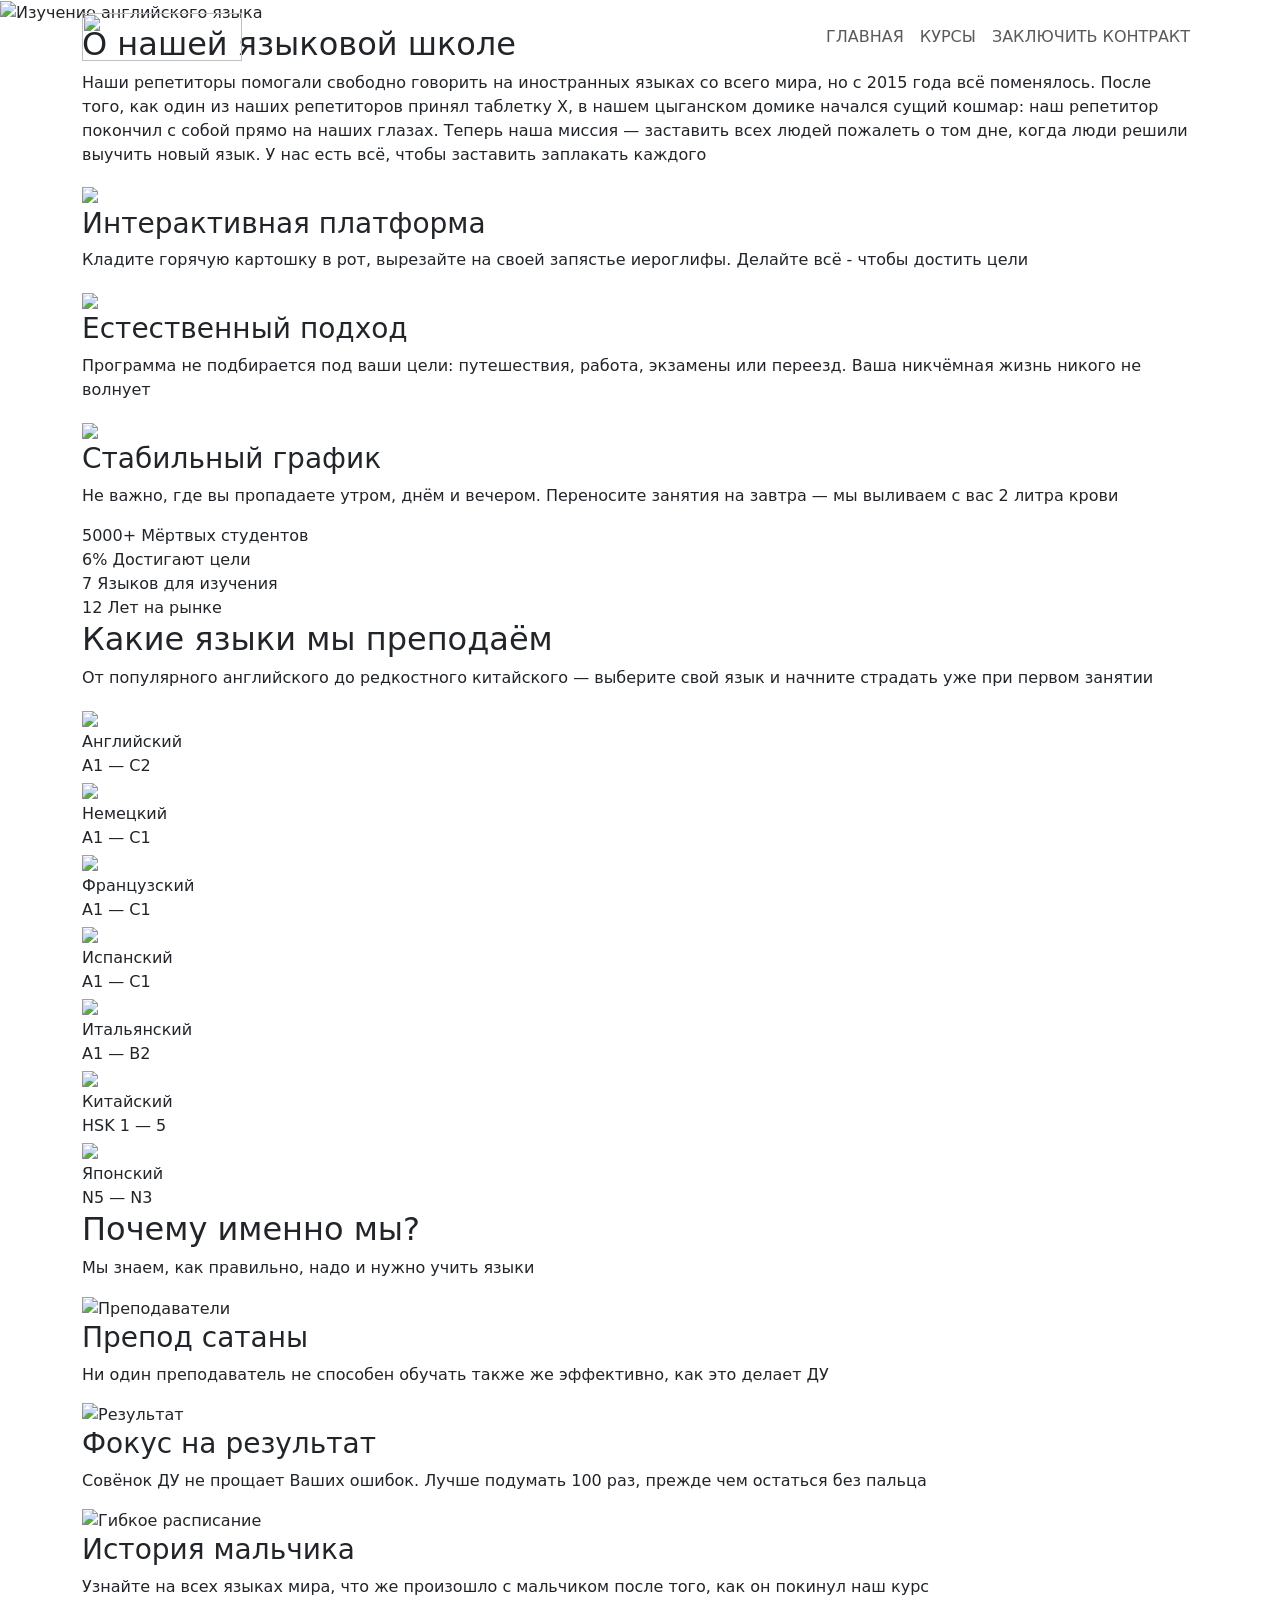
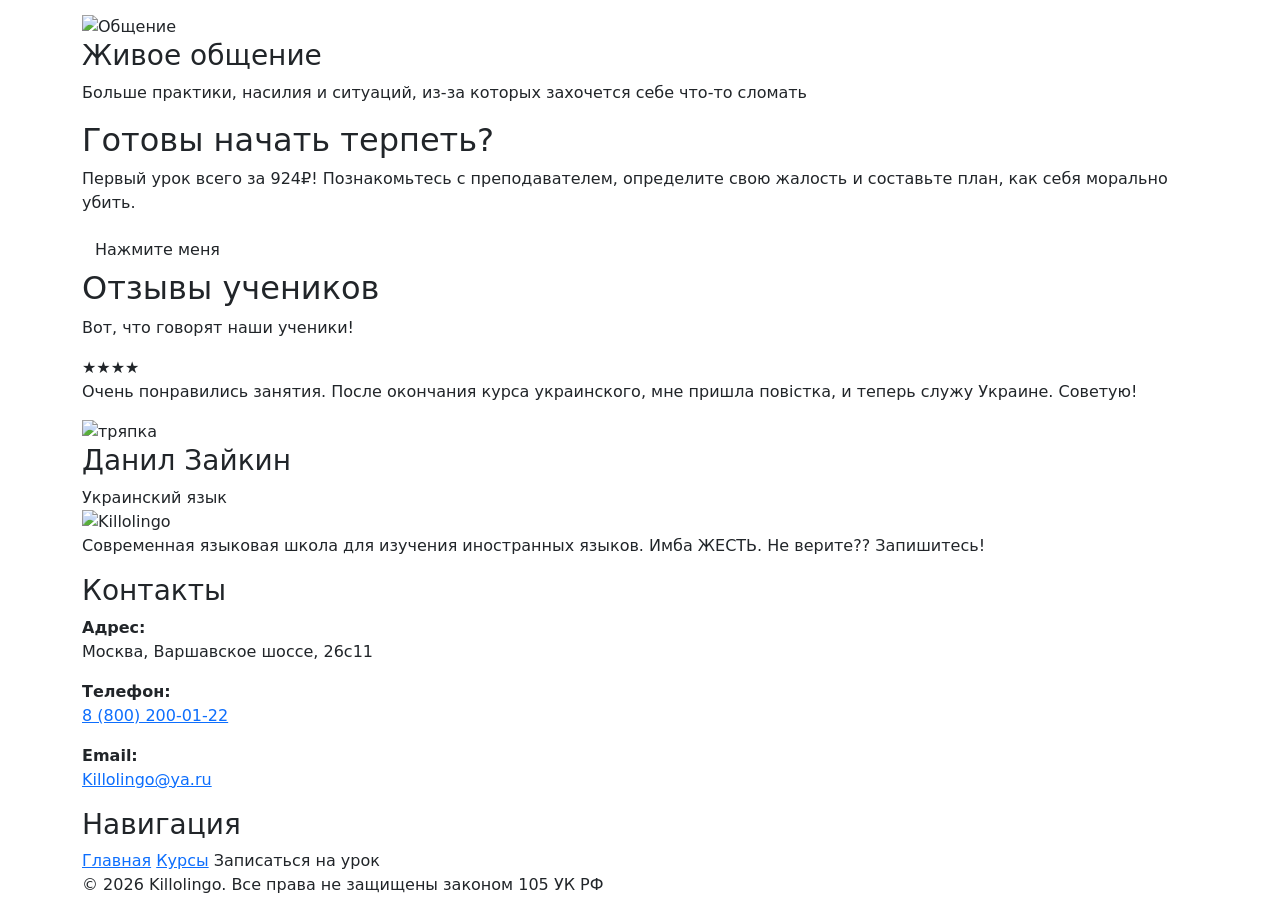
==== index.html @ bd5c13fa "Update index.html" ====
<!DOCTYPE html>
<html lang="ru">
<head>
    <meta charset="UTF-8">
    <meta name="viewport" content="width=device-width, initial-scale=1.0">
    <title>Killolingo</title>
    <meta name="description" content="Пиздец нових поколеня">

    <!-- 1. Шрифты -->
    <link rel="preconnect" href="https://fonts.googleapis.com">
    <link rel="preconnect" href="https://fonts.gstatic.com" crossorigin>
    <link href="https://fonts.googleapis.com/css2?family=Montserrat:wght@400;500;700&family=Open+Sans:wght@400;500;600&display=swap" rel="stylesheet">

    <link href="https://cdn.jsdelivr.net/npm/bootstrap@5.3.0/dist/css/bootstrap.min.css" rel="stylesheet">

    <!-- 2. Сброс стилей -->
    <link rel="stylesheet" href="css/reset.css">

    <!-- 3. Переменные -->
    <link rel="stylesheet" href="css/variables.css">

    <!-- 4. Общие стили -->
    <link rel="stylesheet" href="css/main.css">

    <!-- 5. Стили компонентов -->
    <link rel="stylesheet" href="css/components/hero.css">

    <script src="https://cdn.jsdelivr.net/npm/bootstrap@5.3.3/dist/js/bootstrap.bundle.min.js"></script>

    <!-- 6. Стили для новых секций -->
        <!-- 6. Стили для новых секций -->
         <!-- 6. НЕТ БОЛЬШЕ НИКАКИХ СТИЛЕЙ ПАХПХАПХАПХАХААВХАХХАХА-->

</head>
<body>

    <!-- <header> здесь будет верстать Я (задача 3) -->
        <nav class="navbar fixed-top navbar-expand-lg navbar-custom">
  <div class="container">
    <a class="navbar-brand" href="#">
      <img src="img/logo.png" alt="" width="160" height="48">
      </a>
    <button class="navbar-toggler" type="button" data-bs-toggle="collapse" data-bs-target="#nav">
      <span class="navbar-toggler-icon"></span>
    </button>
    <div class="collapse navbar-collapse" id="nav">
      <ul class="navbar-nav ms-auto">
        <li class="nav-item"><a class="nav-link" href="index.html">ГЛАВНАЯ</a></li>
        <li class="nav-item"><a class="nav-link" href="courses.html">КУРСЫ</a></li>
        <li class="nav-item"><a class="nav-link" id="haha3">ЗАКЛЮЧИТЬ КОНТРАКТ</a></li>
      </ul>
    </div>
  </div>
</nav>

    <main>
        <selection class="pad">
        </selection>

        <!-- ============ Hero Section (Задача 6 — Я) ============ -->
        <section class="hero">
    <div id="heroCarousel" class="carousel slide" data-bs-ride="carousel">

        <!-- Индикаторы -->
        <div class="carousel-indicators">
            <button type="button"
                    data-bs-target="#heroCarousel"
                    data-bs-slide-to="0"
                    class="active"
                    aria-current="true"
                    aria-label="Слайд 1"></button>

            <button type="button"
                    data-bs-target="#heroCarousel"
                    data-bs-slide-to="1"
                    aria-label="Слайд 2"></button>

            <button type="button"
                    data-bs-target="#heroCarousel"
                    data-bs-slide-to="2"
                    aria-label="Слайд 3"></button>
        </div>

        <!-- Слайды -->
        <div class="carousel-inner">

            <!-- Слайд 1 -->
            <div class="carousel-item active">
                <img src="img/1.png"
                     class="hero__image"
                     alt="Изучение английского языка">

                <div class="hero__overlay"></div>

                <div class="carousel-caption hero__content">

                    <h1 class="hero__title">
                        Знакомьтесь,<br>
                        <span>Killolingo</span>
                    </h1>

                    <p class="hero__subtitle">
                        Ваш личный люцифер, позволющий вам  выучить язык за месяц
                    </p>

                    <a id="haha4" class="btn btn--primary">
                        Вступить в игру
                    </a>
                </div>
            </div>

            <!-- Слайд 2 -->
            <div class="carousel-item">
                <img src="img/m2.jpg"
                     class="hero__image"
                     alt="Разговорная практика">

                <div class="hero__overlay"></div>

                <div class="carousel-caption hero__content">
                    <span class="hero__eyebrow">НОВИНКА</span>

                    <h2 class="hero__title">
                        Говори<br>
                        <span>правильно</span>
                    </h2>

                    <p class="hero__subtitle">
                        Наши новые курсы помогут Вам избавиться от любого акцента (но не без боли)
                    </p>

                    <a href="courses.html" class="btn btn--primary">
                        Узнать больше
                    </a>
                </div>
            </div>

            <!-- Слайд 3 -->
            <div class="carousel-item">
                <img src="img/m3.jpg"
                     class="hero__image"
                     alt="Изучение иностранных языков">

                <div class="hero__overlay"></div>

                <div class="carousel-caption hero__content">

                    <h2 class="hero__title">
                        Выбери свой<br>
                        <span>круг ада</span>
                    </h2>

                    <p class="hero__subtitle">
                        Мы предлагаем разного рода языка, пока вы не стали дегенератом 
                    </p>

                    <a href="#languages" class="btn btn--primary">
                        Смотреть языки
                    </a>
                </div>
            </div>

        </div>

        <!-- Стрелка назад -->
        <button class="carousel-control-prev"
                type="button"
                data-bs-target="#heroCarousel"
                data-bs-slide="prev">
            <span class="carousel-control-prev-icon"></span>
            <span class="visually-hidden">Предыдущий</span>
        </button>

        <!-- Стрелка вперёд -->
        <button class="carousel-control-next"
                type="button"
                data-bs-target="#heroCarousel"
                data-bs-slide="next">
            <span class="carousel-control-next-icon"></span>
            <span class="visually-hidden">Следующий</span>
        </button>
    </div>
</section>

        <!-- ============ О школе ============ -->
        <section class="about" id="about">
            <div class="container">
                <div class="about__header">
                    <h2 class="about__title">
                        О нашей <span>языковой школе</span>
                    </h2>
                    <p class="about__lead">
                        Наши  репетиторы помогали свободно говорить на иностранных языках со всего мира, но 
                        с 2015 года всё поменялось. После того, как один из наших репетиторов принял таблетку Х,
                    в нашем цыганском домике начался сущий кошмар: наш репетитор покончил с собой прямо на наших глазах.
                     Теперь наша миссия — заставить всех людей пожалеть
                        о том дне, когда люди решили выучить новый язык. У нас есть всё, чтобы заставить заплакать каждого
                    </p>
                </div>

                <div class="about__grid">
                    <article class="about__card">
                        <div class="about__icon">
                            <img src="img/slack.svg">
                        </div>
                        <h3>Интерактивная платформа</h3>
                        <p>Кладите горячую картошку в рот, вырезайте на своей запястье иероглифы. Делайте всё - чтобы достить цели </p>
                    </article>

                    <article class="about__card">
                        <div class="about__icon">
                            <img src="img/tool.svg">
                        </div>
                        <h3>Естественный подход</h3>
                        <p>Программа не подбирается под ваши цели: путешествия, работа, 
                           экзамены или переезд. Ваша никчёмная жизнь никого не волнует</p>
                    </article>

                    <article class="about__card">
                        <div class="about__icon">
                            <img src="img/trending-up.svg">
                        </div>
                        <h3>Стабильный график</h3>
                        <p>Не важно, где вы пропадаете утром, днём и вечером. Переносите занятия на завтра
                         — мы выливаем с вас 2 литра крови</p>
                    </article>
                </div>
            </div>
        </section>

        <!-- ============ Статистика ============ -->
        <section class="stats">
            <div class="container">
                <div class="stats__grid">
                    <div class="stats__item">
                        <span class="stats__number">5000+</span>
                        <span class="stats__label">Мёртвых студентов</span>
                    </div>
                    <div class="stats__item">
                        <span class="stats__number">6%</span>
                        <span class="stats__label">Достигают цели</span>
                    </div>
                    <div class="stats__item">
                        <span class="stats__number">7</span>
                        <span class="stats__label">Языков для изучения</span>
                    </div>
                    
                    <div class="stats__item">
                        <span class="stats__number">12</span>
                        <span class="stats__label">Лет на рынке</span>
                    </div>
                </div>
            </div>
        </section>

        <!-- ============ Языки ============ -->
        <section class="languages" id="languages">
            <div class="container">
                <h2 class="languages__title">Какие языки мы преподаём</h2>
                <p class="languages__subtitle">
                    От популярного английского до редкоcтного китайского — выберите свой язык 
                    и начните страдать уже при первом занятии
                </p>

                <div class="languages__grid">
                    <div class="language-card">
                        <div class="about__icon">
                            <img src="img/Flag_of_BRITANIA.jpg">
                        </div>
                        <div class="language-card__name">Английский</div>
                        <div class="language-card__level">A1 — C2</div>
                    </div>
                    <div class="language-card">
                        <div class="about__icon">
                            <img src="img/Flag_of_Germany.svg">
                        </div>
                        <div class="language-card__name">Немецкий</div>
                        <div class="language-card__level">A1 — C1</div>
                    </div>
                    <div class="language-card">
                        <div class="about__icon">
                            <img src="img/Flag_of_France.svg.webp">
                        </div>
                        <div class="language-card__name">Французский</div>
                        <div class="language-card__level">A1 — C1</div>
                    </div>
                    <div class="language-card">
                        <div class="about__icon">
                            <img src="img/Flag_of_the_Kingdom_of_Spain.svg.webp">
                        </div>
                        <div class="language-card__name">Испанский</div>
                        <div class="language-card__level">A1 — C1</div>
                    </div>
                    <div class="language-card">
                        <div class="about__icon">
                            <img src="img/Flag_of_Italy.svg.webp">
                        </div>
                        <div class="language-card__name">Итальянский</div>
                        <div class="language-card__level">A1 — B2</div>
                    </div>
                    <div class="language-card">
                        <div class="about__icon">
                            <img src="img/Flag_of_the_People's_Republic_of_China.svg.webp">
                        </div>
                        <div class="language-card__name">Китайский</div>
                        <div class="language-card__level">HSK 1 — 5</div>
                    </div>
                    <div class="language-card">
                        <div class="about__icon">
                            <img src="img/Flag_of_Japan.svg.webp">
                        </div>
                        <div class="language-card__name">Японский</div>
                        <div class="language-card__level">N5 — N3</div>
                    </div>
                </div>
            </div>
        </section>

         <!-- Здесь будет секция преимуществ от МЕНЯ (задача 7) -->


         <section class="advantages" id="advantages">
    <div class="container">

        <h2 class="advantages__title">
            Почему именно <span>мы?</span>
        </h2>

        <p class="advantages__subtitle">
            Мы знаем, как правильно, надо и нужно учить языки
        </p>

        <div class="advantages__grid">

            <div class="advantage-card">
                <div class="advantage-card__icon">
                    <img src="img/du2.svg" alt="Преподаватели">
                </div>

                <h3 class="advantage-card__title">
                    Препод сатаны
                </h3>

                <p class="advantage-card__text">
                    Ни один преподаватель не способен обучать также же эффективно, как это делает ДУ
                </p>
            </div>

            <div class="advantage-card">
                <div class="advantage-card__icon">
                    <img src="img/zap.svg" alt="Результат">
                </div>

                <h3 class="advantage-card__title">
                    Фокус на результат
                </h3>

                <p class="advantage-card__text">
                    Совёнок ДУ не прощает Ваших ошибок. Лучше подумать 100 раз, прежде чем остаться без пальца
                </p>
            </div>

            <div class="advantage-card">
                <div class="advantage-card__icon">
                    <img src="img/user.svg" alt="Гибкое расписание">
                </div>

                <h3 class="advantage-card__title">
                    История мальчика
                </h3>

                <p class="advantage-card__text">
                    Узнайте на всех языках мира, что же произошло с мальчиком после того, как он покинул наш курс
                </p>
            </div>

            <div class="advantage-card">
                <div class="advantage-card__icon">
                    <img src="img/message-circle.svg" alt="Общение">
                </div>

                <h3 class="advantage-card__title">
                    Живое общение
                </h3>

                <p class="advantage-card__text">
                    Больше практики, насилия и ситуаций, из-за которых захочется себе что-то сломать
                </p>
            </div>

        </div>

    </div>
</section>

        <!-- ============ Финальный CTA (Я НЕ ЕБУ КТО ЭТО) ============ -->
        

        <section class="cta">
    <div class="container">

        <h2 class="cta__title">Готовы начать терпеть?</h2>

        <p class="cta__text">
            Первый урок всего за 924₽! Познакомьтесь с преподавателем, 
                    определите свою жалость и составьте план, как себя морально убить.
        </p>

        <div class="cta__button">
            <a id="haha" class="btn btn--light btn--large">
                Нажмите меня
            </a>

            <!-- <img
                src="img/g.png"
                alt=""
                class="cta__object"
        -->
        </div>

    </div>
</section>
        
        <!-- Здесь будет слайдер отзывов от ЯЯЯЯ (задача 8) -->

        <section class="reviews" id="reviews">
    <div class="container">

        <h2 class="reviews__title">
            Отзывы <span>учеников</span>
        </h2>

        <p class="reviews__subtitle">
            Вот, что говорят наши ученики!
        </p>

        <div id="reviewsCarousel"
             class="carousel slide"
             data-bs-ride="carousel">

            <!-- Индикаторы -->
            <div class="carousel-indicators">
                <button type="button"
                        data-bs-target="#reviewsCarousel"
                        data-bs-slide-to="0"
                        class="active"
                        aria-current="true"></button>

                <button type="button"
                        data-bs-target="#reviewsCarousel"
                        data-bs-slide-to="1"></button>

                <button type="button"
                        data-bs-target="#reviewsCarousel"
                        data-bs-slide-to="2"></button>
            </div>

            <div class="carousel-inner">

    <div class="carousel-item active">
        <div class="review-card">
            <div class="review-card__rating">★★★★</div>
            <p class="review-card__text">
                Очень понравились занятия. После окончания курса украинского, мне пришла повiстка, и теперь служу Украине. Советую!
            </p>
            <div class="review-card__author">
                <img class="review-card__photo"
                 src="img/ava1.jpg" alt="тряпка">
                <div>
                    <h3>Данил Зайкин</h3>
                    <span>Украинский язык</span>
                </div>
            </div>
        </div>
    </div>

    <div class="carousel-item">
        <div class="review-card">
            <div class="review-card__rating">★★★★★</div>
            <p class="review-card__text">
                Ёб**ый рот, как же я еб*л эту сову еб**ую. Что не день, то страдания. Каждый пережитый день стоил как божий дар, ибо ничего человечного в этой ху**е нет. Но поскольку я хочу покончить с собой и отмыть перед этим свои грехи, этот курс мне идеально подошёл.
            </p>
            <div class="review-card__author">
                <img class="review-card__photo"
                src="img/d.jpg" alt="Лох">
                <div>
                    <h3>Максим Максим</h3>
                    <span>Китайский язык</span>
                </div>
            </div>
        </div>
    </div>

    <div class="carousel-item">
        <div class="review-card">
            <div class="review-card__rating">★★</div>
            <p class="review-card__text">
                б*я я думал я хоть чему то стоищему научусь [стикер] но нет на**й я попал в клуб отбитых фриков [стикер] подобие меня [стикер] кстати после курса мне диагностировали футофобию [стикер]
            </p>
            <div class="review-card__author">
                <img class="review-card__photo" 
                src="img/ava2.jpg" alt="Хуесос">
                <div>
                    <h3>Вадим d0lb53v</h3>
                    <span>Английский язык</span>
                </div>
            </div>
        </div>
    </div>


            <!-- Назад -->
            <button class="carousel-control-prev"
                    type="button"
                    data-bs-target="#reviewsCarousel"
                    data-bs-slide="prev">

                <span class="carousel-control-prev-icon"></span>
                <span class="visually-hidden">
                    Предыдущий
                </span>
            </button>

            <!-- Вперёд -->
            <button class="carousel-control-next"
                    type="button"
                    data-bs-target="#reviewsCarousel"
                    data-bs-slide="next">

                <span class="carousel-control-next-icon"></span>
                <span class="visually-hidden">
                    Следующий
                </span>
            </button>

        </div>
    </div>
</section>
        
<script src="js/slider.js"></script>
    </main>

    <!-- Footer (Задача 9 — Золотухин) -->
    <!-- КТО УДАЛИТ, ТОТ ЛОХ -->
    <footer class="footer">
        <div class="container">
            <div class="footer-content">
                <div class="footer-column">
                    <img class="footer-title" src="img/logo.png" width="120" alt="Killolingo">
                    <p class="footer-description">
                        Современная языковая школа для изучения иностранных языков. Имба ЖЕСТЬ. Не верите?? Запишитесь!
                    </p>
                </div>
    
                <div class="footer-column">
                    <h3 class="footer-title">Контакты</h3>
                    <address class="footer-contacts">
                        <p>
                            <strong>Адрес:</strong><br>
                            Москва, Варшавское шоссе, 26с11
                        <p>
                            <strong>Телефон:</strong><br>
                            <a href="tel:+88005553535">
                                8 (800) 200-01-22
                            </a>
                        </p>
                        <p>
                            <strong>Email:</strong><br>
                            <a href="mailto:Mucixmatho@ya.ru">
                                Killolingo@ya.ru
                            </a>
                        </p>
                    </address>
                </div>
    
                <div class="footer-column">
                    <h3 class="footer-title">Навигация</h3>
                    <nav class="footer-nav" aria-label="Навигация в подвале">
                        <a href="index.html">Главная</a>
                        <a href="courses.html">Курсы</a>
                        <a id="haha2">Записаться на урок</a>
                    </nav>
                </div>
            </div>
            <div class="footer-bottom">
                <p>
                    &copy; 2026 Killolingo. Все права не защищены законом 105 УК РФ
                </p>
            </div>
        </div>
    </footer>
</body>
<script>
const sound = new Audio("img/hui2.mp3");

document.getElementById('haha').addEventListener('click', () => {
    sound.play();
});
document.getElementById('haha2').addEventListener('click', () => {
    sound.play();
});
document.getElementById('haha3').addEventListener('click', () => {
    sound.play();
});

document.getElementById('haha3').addEventListener('click', () => {

    window.open('booking.html', '_blank');

});

document.getElementById('haha2').addEventListener('click', () => {

    window.open('booking.html', '_blank');

});

document.getElementById('haha').addEventListener('click', () => {

    window.open('booking.html', '_blank');

});

document.getElementById('haha4').addEventListener('click', () => {

    window.open('booking.html', '_blank');

});

document.getElementById('haha4').addEventListener('click', () => {
    sound.play();
});

</script>
</html>
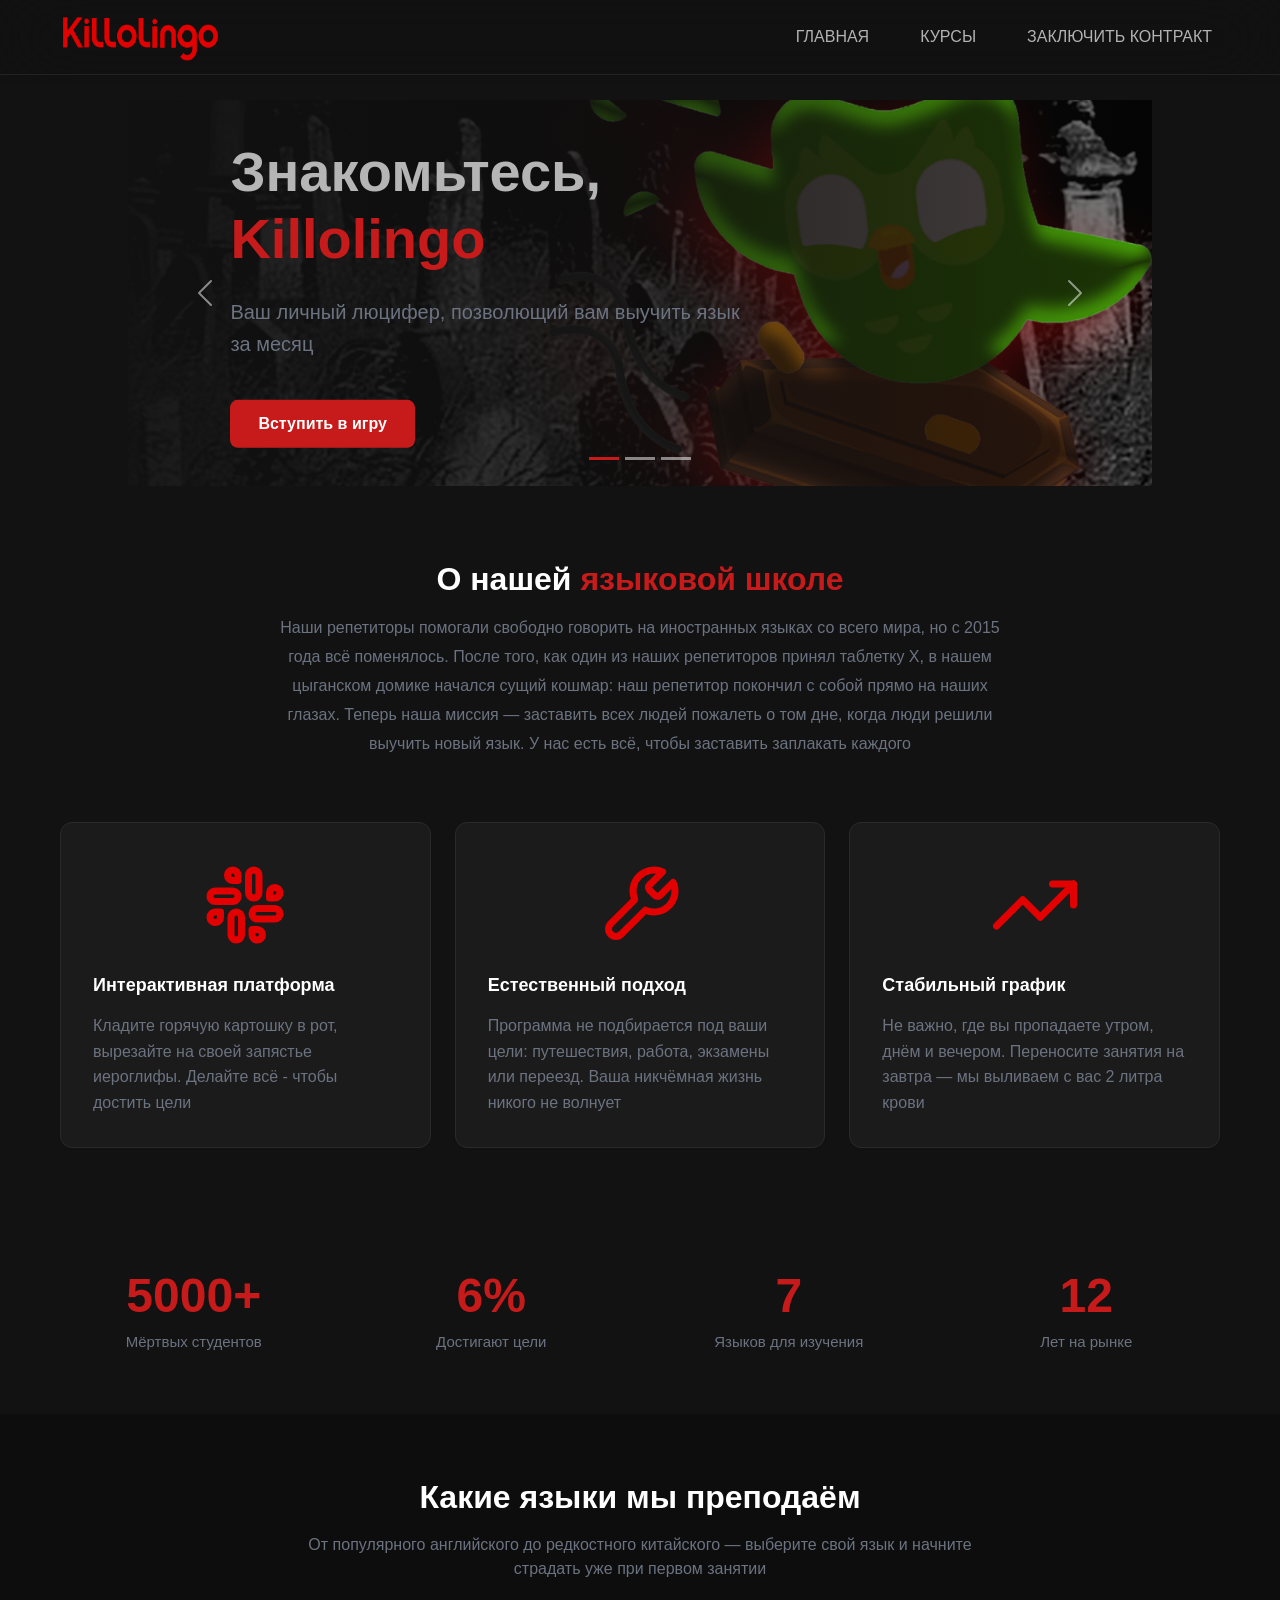
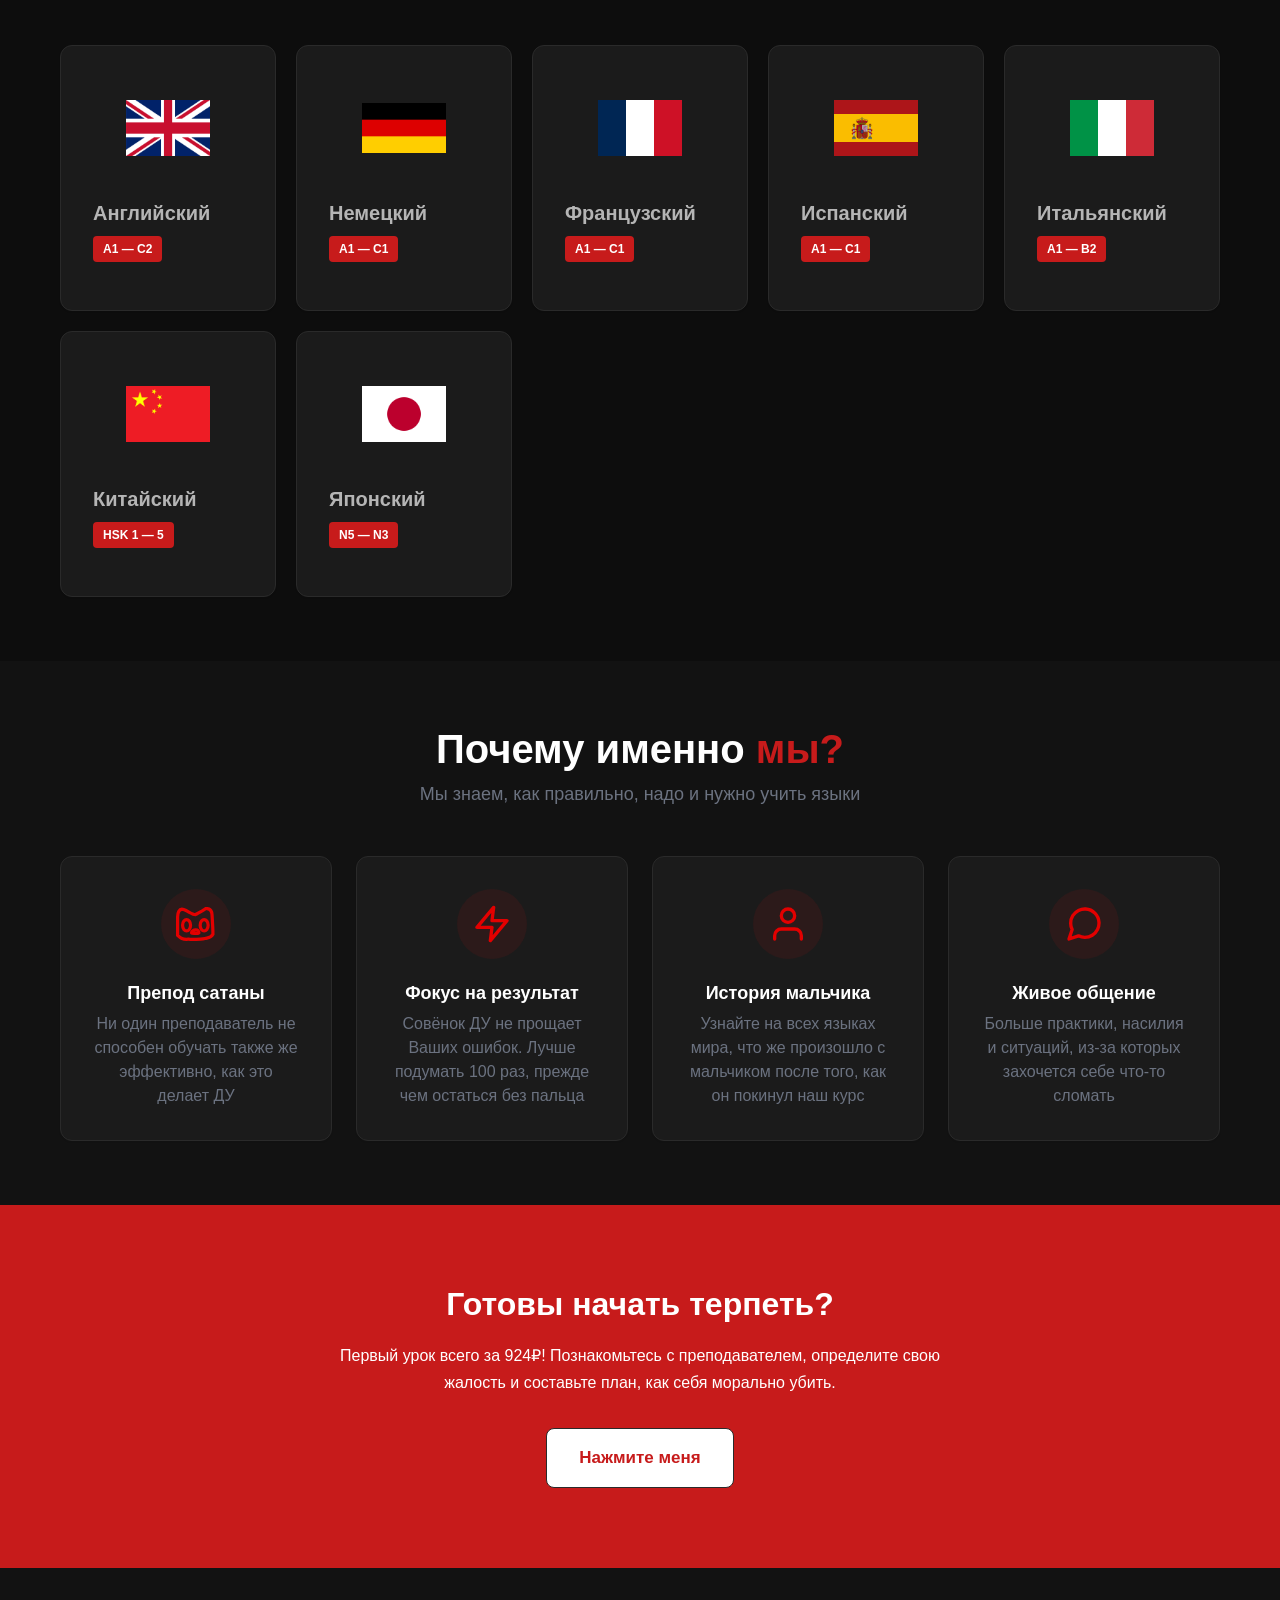
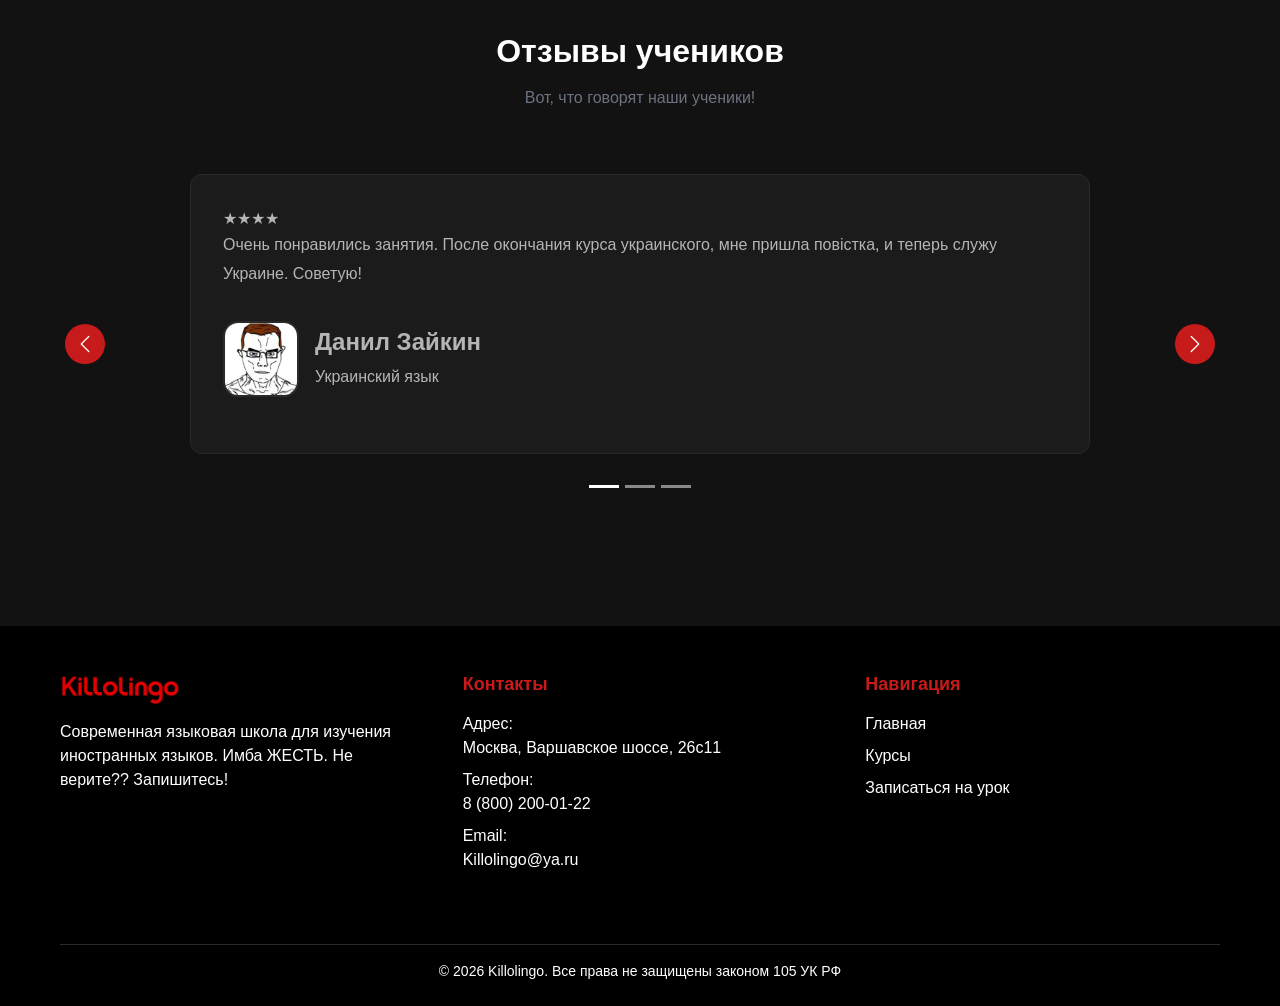
==== commit 19d9553a: "Update index.html" ====
--- a/index.html
+++ b/index.html
@@ -32,6 +32,20 @@
          <!-- 6. НЕТ БОЛЬШЕ НИКАКИХ СТИЛЕЙ ПАХПХАПХАПХАХААВХАХХАХА-->
 
 </head>
+<style>
+    .cta {
+    padding: 80px 0;
+    background: var(--color-primary);
+    color: var(--color-text-inverse);
+    background-image: url(img/fe.jpg);
+    background-size: cover;
+    background-position: center;
+    background-repeat: no-repeat;
+    background-attachment: fixed;
+
+    text-align: center;
+}
+</style>
 <body>
 
     <!-- <header> здесь будет верстать Я (задача 3) -->
--- a/css/variables.css
+++ b/css/variables.css
@@ -0,0 +1,90 @@
+/* css/variables.css */
+/* Дизайн-система языковой школы */
+
+:root {
+    /* ===== ЦВЕТА ===== */
+    /* Основные (бренд) */
+    --color-primary: #c71b1b;          /* Основной синий — кнопки, ссылки */
+    --color-primary-hover: #ff0d00;    /* Синий при наведении */
+    ----color-primary-light: #3a1717;     /* Светло-синий фон */
+
+    /* Акцентный */
+    --color-accent: #f59e0b;           /* Оранжевый — выделение, CTA-акценты */
+    --color-accent-hover: #d97706;
+
+    /* Текстовые */
+    --color-text-main: #b5b5b5;        /* Основной текст */
+    --color-text-secondary: #6b7280;   /* Второстепенный текст */
+    --color-text-inverse: #ffffff;     /* Текст на темном фоне */
+
+    /* Фоны */
+    --color-bg-main: #121212;          /* Основной фон */
+    --color-bg-surface: #1b1b1b;
+
+    --color-bg-surface-hover: #242424;
+    --color-bg-light: #f9fafb;         /* Светлый фон секций */
+    --color-bg-dark: #111827;          /* Темный фон (футер) */
+
+    --color-bg-main: #121212;
+    --color-bg-surface: #1b1b1b;
+    --color-bg-surface-hover: #242424;
+    --color-bg-surface: #1b1b1b;
+    --color-bg-surface-hover: #242424;
+
+    
+
+    /* Служебные */
+    --color-border: #2a2a2a;          /* Границы */
+    --color-error: #dc2626;            /* Ошибки в форме */
+    --color-success: #16a34a;          /* Успех */
+
+    /* ===== ШРИФТЫ ===== */
+    --font-heading: 'Montserrat', 'Arial', sans-serif;   /* Заголовки */
+    --font-body: 'Open Sans', 'Arial', sans-serif;       /* Основной текст */
+
+    --font-size-xs: 0.75rem;    /* 12px */
+    --font-size-sm: 0.875rem;   /* 14px */
+    --font-size-base: 1rem;     /* 16px */
+    --font-size-lg: 1.125rem;   /* 18px */
+    --font-size-xl: 1.5rem;     /* 24px */
+    --font-size-2xl: 2rem;      /* 32px */
+    --font-size-3xl: 2.5rem;    /* 40px */
+
+    --font-weight-normal: 400;
+    --font-weight-medium: 500;
+    --font-weight-bold: 700;
+
+    --line-height-tight: 1.2;
+    --line-height-normal: 1.5;
+    --line-height-loose: 1.8;
+
+    /* ===== ОТСТУПЫ ===== */
+    --space-xs: 0.25rem;   /* 4px */
+    --space-sm: 0.5rem;    /* 8px */
+    --space-md: 1rem;      /* 16px */
+    --space-lg: 1.5rem;    /* 24px */
+    --space-xl: 2rem;      /* 32px */
+    --space-2xl: 3rem;     /* 48px */
+    --space-3xl: 4rem;     /* 64px */
+
+    /* ===== СКРУГЛЕНИЯ ===== */
+    --radius-sm: 4px;
+    --radius-md: 8px;
+    --radius-lg: 12px;
+    --radius-full: 9999px;   /* Круглые кнопки */
+
+    /* ===== ТЕНИ ===== */
+    --shadow-sm: 0 1px 2px rgba(0, 0, 0, 0.05);
+    --shadow-md: 0 4px 6px rgba(0, 0, 0, 0.1);
+    --shadow-lg: 0 10px 25px rgba(0, 0, 0, 0.15);
+
+    /* ===== ПЕРЕХОДЫ ===== */
+    --transition-fast: 0.15s ease;
+    --transition-base: 0.3s ease;
+
+    /* ===== КОНТЕЙНЕР ===== */
+    --container-width: 1200px;
+    --container-padding: 20px;
+}
+
+
--- a/css/main.css
+++ b/css/main.css
@@ -0,0 +1,1352 @@
+/* css/main.css */
+/* Базовая типографика и общие стили */
+
+
+body {
+    
+
+    font-family: var(--font-body);
+    font-size: var(--font-size-base);
+    font-weight: var(--font-weight-normal);
+    line-height: var(--line-height-normal);
+    color: var(--color-text-main);
+    background-color: var(--color-bg-main);
+}
+
+/* ===== ЗАГОЛОВКИ ===== */
+h1, h2, h3, h4, h5, h6 {
+    font-family: var(--font-heading);
+    font-weight: var(--font-weight-bold);
+    line-height: var(--line-height-tight);
+    color: var(--color-text-main);
+}
+
+h1 {
+    font-size: var(--font-size-3xl);
+    margin-bottom: var(--space-lg);
+}
+
+h2 {
+    font-size: var(--font-size-2xl);
+    margin-bottom: var(--space-md);
+}
+
+h3 {
+    font-size: var(--font-size-xl);
+    margin-bottom: var(--space-sm);
+}
+
+/* ===== ТЕКСТ ===== */
+p {
+    font-size: var(--font-size-base);
+    line-height: var(--line-height-normal);
+    margin-bottom: var(--space-md);
+}
+
+small {
+    font-size: var(--font-size-sm);
+    color: var(--color-text-secondary);
+}
+
+a {
+    color: var(--color-primary);
+    transition: color var(--transition-fast);
+}
+
+a:hover {
+    color: var(--color-primary-hover);
+}
+
+/* ===== КОНТЕЙНЕР ===== */
+.container {
+    max-width: var(--container-width);
+    margin: 0 auto;
+    padding: 0 var(--container-padding);
+    width: 100%;
+}
+
+/* ===== ПРИЖИМАЕМ ФУТЕР К НИЗУ ===== */
+/* Это понадобится Даниилу (задача 9) */
+/* КТО УДАЛИТ, ТОТ ЛОХ ) */
+.footer {
+    background-color: black;
+    color: var(--color-text-inverse);
+    padding: var(--space-2xl) 0 var(--space-lg);
+    margin-top: var(--space-2xl);
+}
+
+.footer-content {
+    display: grid;
+    grid-template-columns: 1fr 1fr 1fr;
+    gap: var(--space-2xl);
+}
+
+.footer-column {
+    display: flex;
+    flex-direction: column;
+}
+
+.footer-title {
+    color: var( --color-primary);
+    font-family: var(--font-heading);
+    font-size: var(--font-size-lg);
+    font-weight: var(--font-weight-bold);
+    margin-bottom: var(--space-md);
+}
+
+.footer-description {
+    color: var(--color-primary-light);
+    max-width: 350px;
+    margin-bottom: 0;
+}
+
+.footer-contacts {
+    font-style: normal;
+}
+
+.footer-contacts p {
+    color: var(--color-text-inverse);
+    margin-bottom: var(--space-sm);
+}
+
+.footer-contacts strong {
+    font-weight: var(--font-weight-medium);
+}
+
+.footer a {
+    color: var(--color-primary-light);
+    text-decoration: none;
+    transition:
+        color var(--transition-fast),
+        opacity var(--transition-fast);
+}
+
+.footer a:hover {
+    color: var(--color-accent);
+}
+
+.footer a:focus-visible {
+    outline: 2px solid var(--color-accent);
+    outline-offset: 3px;
+}
+
+.footer-nav {
+    display: flex;
+    flex-direction: column;
+    gap: var(--space-sm);
+}
+
+.footer-nav a {
+    width: fit-content;
+}
+
+.footer-bottom {
+    border-top: 1px solid var(--color-border);
+    margin-top: var(--space-2xl);
+    padding-top: var(--space-md);
+    text-align: center;
+}
+
+.footer-bottom p {
+    color: var(--color-bg-main:);
+    font-size: var(--font-size-sm);
+    margin: 0;
+}
+
+/* ===== АДАПТИВНОСТЬ FOOTER ===== */
+
+@media (max-width: 768px) {
+    .footer-content {
+        grid-template-columns: 1fr;
+        gap: var(--space-xl);
+    }
+
+    .footer {
+        padding-top: var(--space-xl);
+    }
+
+    .footer-bottom {
+        margin-top: var(--space-xl);
+    }
+}
+
+html, body {
+    height: 100%;
+}
+
+body {
+    display: flex;
+    flex-direction: column;
+}
+
+main {
+    flex: 1;
+}
+html, body {
+    height: 100%;
+}
+
+body {
+    display: flex;
+    flex-direction: column;
+}
+
+main {
+    flex: 1;
+}
+
+/* ===== УТИЛИТЫ ===== */
+.text-center { text-align: center; }
+.text-left { text-align: left; }
+.text-right { text-align: right; }
+
+.mb-sm { margin-bottom: var(--space-sm); }
+.mb-md { margin-bottom: var(--space-md); }
+.mb-lg { margin-bottom: var(--space-lg); }
+
+/* ===== ОТЗЫВЫ (боты) ===== */
+
+.reviews {
+    padding: var(--space-3xl) 0;
+    background: var(--color-bg-main);
+}
+
+.reviews .carousel-control-prev,
+.reviews .carousel-control-next {
+    width: 50px;
+
+    opacity: 1;
+}
+
+.review-card__photo {
+    width: 76px;
+    height: 76%;
+    border-radius: 20%;
+    object-fit: cover;
+    display: block;
+    flex-shrink: 0;
+    border: 2px solid var(--color-border);
+}
+
+.review-card__author {
+    display: flex;
+    align-items: center;
+    gap: var(--space-md);
+    margin-top: var(--space-lg);
+}
+
+
+
+.reviews .carousel-control-prev-icon,
+.reviews .carousel-control-next-icon {
+    width: 40px;
+    height: 40px;
+
+    padding: 10px;
+
+    border-radius: 50%;
+
+    background-color: var(--color-primary);
+    background-size: 50%;
+}
+
+.reviews__title {
+    margin-bottom: var(--space-md);
+
+    color: var(--color-text-inverse);
+    font-family: var(--font-heading);
+    font-size: var(--font-size-2xl);
+    font-weight: var(--font-weight-bold);
+    text-align: center;
+}
+
+.reviews__subtitle {
+    max-width: 700px;
+    margin: 0 auto var(--space-3xl);
+
+    color: var(--color-text-secondary);
+    font-family: var(--font-body);
+    text-align: center;
+}
+
+.reviews__slider {
+    display: flex;
+    align-items: center;
+    gap: 20px;
+}
+
+.reviews__track {
+    width: 100%;
+    overflow: hidden;
+}
+
+.review-card {
+    width: min(900px, 80%);
+    min-height: 280px;
+
+    margin: 0 auto 60px;
+    padding: var(--space-xl);
+
+    background: var(--color-bg-surface);
+
+    border: 1px solid var(--color-border);
+    border-radius: var(--radius-lg);
+
+    box-shadow: var(--shadow-sm);
+
+    transition: var(--transition-base);
+}
+
+.review-card:hover {
+    border-color: var(--color-primary);
+    transform: translateY(-4px);
+    box-shadow: var(--shadow-md);
+}
+
+.review-card--active {
+    position: relative;
+    background: #ffffff;
+    color: #c44569;
+    opacity: 1;
+    visibility: visible;
+    transform: translateX(0);
+    border-radius: 50px;
+    padding: 40px 30px;
+    
+}
+
+
+
+.review-card__name {
+    margin-bottom: 10px;
+}
+
+.review-card__text {
+    margin-bottom: var(--space-xl);
+
+    color: var(--color-text-main);
+
+    font-family: var(--font-body);
+    font-size: var(--font-size-base);
+    line-height: var(--line-height-loose);
+}
+
+.reviews__button {
+    width: 45px;
+    height: 45px;
+    border: none;
+    border-radius: 50%;
+    cursor: pointer;
+    font-size: 24px;
+    background: #eee;
+    flex-shrink: 0;
+}
+
+.reviews__button:hover {
+    background: #ddd;
+}
+
+.reviews__dots {
+    display: flex;
+    justify-content: center;
+    gap: 10px;
+    margin-top: 25px;
+}
+
+.reviews__dot {
+    width: 10px;
+    height: 10px;
+    padding: 0;
+    border: none;
+    border-radius: 50%;
+    background: #ccc;
+    cursor: pointer;
+}
+
+.reviews__dot--active {
+    background: #333;
+}
+
+@media (max-width: 600px) {
+    .review-card {
+        flex-direction: column;
+        text-align: center;
+    }
+
+    .reviews__slider {
+        gap: 10px;
+    }
+}
+
+.reviews__list {
+    position: relative;
+    min-height: 250px;
+}
+
+
+.navbar-custom {
+    background: rgba(18, 18, 18, 0.535) !important;
+    backdrop-filter: blur(70px);
+    -webkit-backdrop-filter: blur(70px);
+    border-bottom: 1px solid rgba(255, 255, 255, 0.08);
+}
+
+.navbar-nav .nav-link {
+  color: rgb(179, 179, 179);
+  font-family: Impact, Haettenschweiler, 'Arial Narrow Bold', sans-serif
+}
+.navbar-nav .nav-link:hover {
+  color: #ff1b1b;
+}
+.navbar-nav .nav-item {
+  margin-left: 35px;
+}
+
+.navbar-custom {
+  background: rgb(0, 0, 0);
+  backdrop-filter: blur(40px); 
+  -webkit-backdrop-filter: blur(40px); 
+  transition: all 0.3s ease;
+}
+.navbar {
+  box-shadow: 0 2px 10px rgba(0, 0, 0, 0.1);
+}
+
+/* =========================================
+   ОСНОВНЫЕ КОМПОНЕНТЫ
+   ========================================= */
+.card {
+    background: var(--color-bg-surface);
+    border: 1px solid #2a2a2a;
+    border-radius: var(--radius-lg);
+}
+
+.card:hover {
+    background: var(--color-bg-surface-hover);
+}
+
+
+/* ===== КНОПКИ ===== */
+.btn--primary {
+    background: var(--color-primary);
+    color: var(--color-text-inverse);
+}
+
+.btn--primary:hover {
+    background: var(--color-primary-hover);
+}
+
+.btn {
+    display: inline-block;
+    padding: 14px 28px;
+
+    border: none;
+    border-radius: 8px;
+
+    background: var(--color-primary);
+    color: var(--color-text-inverse);
+
+    font-family: var(--font-heading);
+    font-size: 16px;
+    font-weight: var(--font-weight-bold);
+
+    text-decoration: none;
+    cursor: pointer;
+
+    transition:
+        background-color var(--transition-fast),
+        transform var(--transition-fast),
+        box-shadow var(--transition-fast);
+}
+
+.btn:hover {
+    background: var(--color-primary-hover);
+    color: var(--color-text-inverse);
+    transform: translateY(-2px);
+}
+
+.btn--large {
+    padding: 16px 32px;
+    font-size: 17px;
+}
+
+.btn--pulse {
+    animation: none;
+}
+
+.btn--light {
+    background: #ffffff;
+    color: var(--color-primary);
+    border: 1px solid var(--color-border);
+    box-shadow: none;
+}
+
+.btn--light:hover {
+    background: var(--color-bg-main);
+    color: var(--color-primary-hover);
+}
+
+.btn--primary {
+    position: relative;
+
+    display: inline-flex;
+    align-items: center;
+    justify-content: center;
+
+    padding: 12px 28px;
+
+    border: none;
+    border-radius: var(--radius-md);
+
+    background: var(--color-primary);
+    color: var(--color-text-inverse);
+
+    font-family: var(--font-heading);
+    font-weight: var(--font-weight-bold);
+
+    text-decoration: none;
+
+    transition: var(--transition-base);
+}
+
+.btn--primary:hover {
+    background: var(--color-primary-hover);
+    color: var(--color-text-inverse);
+    transform: translateY(-2px);
+}
+
+
+/* ===== О ШКОЛЕ ===== */
+
+.about {
+    padding: var(--space-3xl) 0;
+    background: var(--color-bg-main);
+}
+
+.about__title {
+    margin-bottom: var(--space-md);
+
+    color: var(--color-text-inverse);
+    font-family: var(--font-heading);
+    font-size: var(--font-size-2xl);
+    font-weight: var(--font-weight-bold);
+    text-align: center;
+}
+
+.about__title span {
+    color: var(--color-primary);
+}
+
+.about__lead {
+    max-width: 750px;
+    margin: 0 auto var(--space-3xl);
+
+    color: var(--color-text-secondary);
+    font-family: var(--font-body);
+    font-size: var(--font-size-base);
+    line-height: var(--line-height-loose);
+    text-align: center;
+}
+.about__lead2 {
+    max-width: 450px;
+    margin: 0 auto var(--space-3xl);
+
+    color: var(--color-text-secondary);
+    font-family: var(--font-body);
+    font-size: var(--font-size-base);
+    line-height: var(--line-height-loose);
+    text-align: center;
+}
+
+.about__header {
+    text-align: center;
+    max-width: 760px;
+    margin: 0 auto 50px;
+}
+
+
+
+
+.about__grid {
+    display: grid;
+    grid-template-columns: repeat(auto-fit, minmax(280px, 1fr));
+    gap: 24px;
+    margin-top: 40px;
+}
+
+
+.about__card {
+    height: 100%;
+    padding: var(--space-xl);
+
+    background: var(--color-bg-surface);
+
+    border: 1px solid var(--color-border);
+    border-radius: var(--radius-lg);
+
+    box-shadow: var(--shadow-sm);
+
+    transition: var(--transition-base);
+}
+
+.about__card:hover {
+    border-color: var(--color-primary);
+    transform: translateY(-4px);
+    box-shadow: var(--shadow-md);
+}
+
+.about__card h3 {
+    margin-bottom: var(--space-md);
+
+    color: var(--color-text-inverse);
+
+    font-family: var(--font-heading);
+    font-size: var(--font-size-lg);
+    font-weight: var(--font-weight-bold);
+}
+
+.about__card p {
+    margin: 0;
+
+    color: var(--color-text-secondary);
+
+    font-family: var(--font-body);
+    font-size: var(--font-size-base);
+    line-height: var(--line-height-normal);
+}
+
+
+.about__icon {
+    display: flex;
+    justify-content: center;
+    align-items: center;
+
+    width: 100%;
+    height: 100px;
+    margin-bottom: 20px;
+}
+
+.about__icon img {
+    width: 84px;
+    height: 84px;
+    object-fit: contain;
+}
+
+
+
+
+
+
+.about__card p {
+    color: var(--color-text-secondary);
+    line-height: 1.6;
+}
+
+
+/* ===== СТАТИСТИКА ===== */
+
+.stats {
+    padding: 60px 0;
+    background: var(--color-bg-secondary);
+    color: black;
+}
+
+.stats__grid {
+    display: grid;
+    grid-template-columns: repeat(auto-fit, minmax(180px, 1fr));
+    gap: 30px;
+    text-align: center;
+}
+
+.stats__number {
+    display: block;
+
+    margin-bottom: 10px;
+
+    color: var(--color-primary);
+
+    font-family: var(--font-heading);
+    font-size: 48px;
+    font-weight: var(--font-weight-bold);
+
+    line-height: 1;
+}
+
+.stats__label {
+    color: var(--color-text-secondary);
+    font-size: 15px;
+}
+
+
+/* ===== ЯЗЫКИ ===== */
+
+.languages {
+    padding: var(--space-3xl) 0;
+    background: rgb(13, 13, 13);
+}
+
+.languages__title {
+    margin-bottom: var(--space-md);
+
+    color: var(--color-text-inverse);
+    font-family: var(--font-heading);
+    font-size: var(--font-size-2xl);
+    font-weight: var(--font-weight-bold);
+    text-align: center;
+}
+
+.languages__title span {
+    color: var(--color-primary);
+}
+
+.languages__subtitle {
+    max-width: 700px;
+    margin: 0 auto var(--space-3xl);
+
+    color: var(--color-text-secondary);
+    font-family: var(--font-body);
+    font-size: var(--font-size-base);
+    line-height: var(--line-height-normal);
+    text-align: center;
+}
+
+.language-card {
+    height: 100%;
+    padding: var(--space-xl);
+
+    background: var(--color-bg-surface);
+
+    border: 1px solid var(--color-border);
+    border-radius: var(--radius-lg);
+
+    box-shadow: var(--shadow-sm);
+
+    transition: var(--transition-base);
+}
+
+.language-card:hover {
+    border-color: var(--color-primary);
+    transform: translateY(-4px);
+    box-shadow: var(--shadow-md);
+}
+.language-card__name {
+    margin-bottom: var(--space-sm);
+
+    color: var(--color-text-inverse);
+
+    font-family: var(--font-heading);
+    font-size: 20px;
+    font-weight: var(--font-weight-bold);
+}
+
+.language-card__level {
+    display: inline-block;
+
+    margin-bottom: var(--space-md);
+    padding: 4px 10px;
+
+    border-radius: var(--radius-sm);
+
+    background: var(--color-primary);
+    color: var(--color-text-inverse);
+
+    font-family: var(--font-body);
+    font-size: var(--font-size-xs);
+    font-weight: var(--font-weight-bold);
+}
+
+.languages__grid {
+    display: grid;
+    grid-template-columns: repeat(auto-fit, minmax(180px, 1fr));
+    gap: 20px;
+}
+
+
+
+
+.language-card__flag {
+    justify-content: center;
+    align-items: center;
+    
+    display: flex;
+    margin-bottom: 12px;
+    font-size: 42px;
+}
+
+.language-card__name {
+
+    color: var(--color-text-main);
+}
+
+
+
+/* ===== CTA ===== */
+
+.cta {
+    padding: 80px 0;
+    background-image: url("img/fe.jpg")
+    color: var(--color-text-inverse);
+
+    text-align: center;
+}
+
+.cta__title {
+    margin-bottom: 18px;
+
+    color: var(--color-text-inverse);
+    text-shadow: none;
+}
+
+.cta__text {
+    max-width: 620px;
+    margin: 0 auto 32px;
+
+    color: var(--color-text-inverse);
+    line-height: 1.7;
+}
+
+
+/* ===== HERO ===== */
+.hero {
+    position: relative;
+    overflow: hidden;
+}
+
+.hero .carousel {
+    width: 80%;
+    height: 386px;
+}
+
+.hero .carousel-inner {
+    width: 100%;
+    height: 386px;
+    overflow: hidden;
+}
+
+.hero .carousel-item {
+    width: 100%;
+    height: 386px;
+    position: relative;
+    overflow: hidden;
+}
+
+.hero__image {
+    display: block;
+
+    width: 100%;
+    height: 100%;
+
+    object-fit: cover;
+    object-position: center;
+}
+
+.hero__overlay {
+    position: absolute;
+    inset: 0;
+
+    background:
+        linear-gradient(
+            90deg,
+            rgba(18, 18, 18, 0.95) 0%,
+            rgba(18, 18, 18, 0.75) 45%,
+            rgba(18, 18, 18, 0.25) 100%
+        );
+}
+
+.hero__content {
+    position: absolute;
+
+    top: 50%;
+    left: 10%;
+
+    right: auto;
+    bottom: auto;
+
+    transform: translateY(-50%);
+
+    width: min(600px, 80%);
+
+    text-align: left;
+}
+
+.hero__eyebrow {
+    display: block;
+
+    margin-bottom: var(--space-md);
+
+    color: var(--color-accent);
+
+    font-family: var(--font-heading);
+    font-size: var(--font-size-sm);
+    font-weight: var(--font-weight-bold);
+
+    letter-spacing: 0.15em;
+    text-transform: uppercase;
+}
+
+.hero__title {
+    margin-bottom: var(--space-lg);
+
+    color: var(--color-text-inverse);
+
+    font-family: var(--font-heading);
+    font-size: clamp(2.5rem, 6vw, 4.5rem);
+    font-weight: var(--font-weight-bold);
+    line-height: var(--line-height-tight);
+}
+
+.hero__title span {
+    color: var(--color-primary);
+}
+
+.hero__subtitle {
+    max-width: 520px;
+    margin-bottom: var(--space-xl);
+
+    color: var(--color-text-inverse);
+
+    font-family: var(--font-body);
+    font-size: var(--font-size-lg);
+    line-height: var(--line-height-normal);
+}
+
+
+.hero .carousel-indicators button.active {
+    background-color: var(--color-primary);
+    opacity: 1;
+}
+
+
+/* ===== АДАПТИВ ===== */
+
+@media (max-width: 768px) {
+
+    .about__title,
+    .languages__title,
+    .cta__title {
+        font-size: 30px;
+    }
+
+    .stats__number {
+        font-size: 40px;
+    }
+
+    .btn--large {
+        padding: 14px 26px;
+        font-size: 16px;
+    }
+
+    .about,
+    .languages,
+    .cta {
+        padding: 60px 0;
+    }
+}
+
+/* =========================
+   ADVANTAGES
+========================= */
+
+.advantages {
+    padding: var(--space-3xl) 0;
+    background: var(--color-bg-main);
+}
+
+.advantages__title {
+    margin-bottom: var(--space-sm);
+    color: var(--color-text-inverse);
+    font-family: var(--font-heading);
+    font-size: var(--font-size-3xl);
+    font-weight: var(--font-weight-bold);
+    text-align: center;
+}
+
+.advantages__title span {
+    color: var(--color-primary);
+}
+
+.advantages__subtitle {
+    max-width: 650px;
+    margin: 0 auto var(--space-2xl);
+    color: var(--color-text-secondary);
+    font-size: var(--font-size-lg);
+    line-height: var(--line-height-base);
+    text-align: center;
+}
+
+.advantages__grid {
+    display: grid;
+    grid-template-columns: repeat(4, 1fr);
+    gap: var(--space-lg);
+}
+
+.advantage-card {
+    height: 100%;
+    padding: var(--space-xl);
+    background: var(--color-bg-surface);
+    border: 1px solid var(--color-border);
+    border-radius: var(--radius-lg);
+    box-shadow: var(--shadow-sm);
+    text-align: center;
+    transition: var(--transition-base);
+}
+
+.advantage-card:hover {
+    border-color: var(--color-primary);
+    transform: translateY(-4px);
+    box-shadow: var(--shadow-md);
+}
+
+.advantage-card__icon {
+    width: 70px;
+    height: 70px;
+    margin: 0 auto var(--space-lg);
+
+    display: flex;
+    align-items: center;
+    justify-content: center;
+
+    background: rgba(199, 27, 27, 0.1);
+    border-radius: 50%;
+}
+
+.advantage-card__icon img {
+    width: 40px;
+    height: 40px;
+    object-fit: contain;
+}
+
+.advantage-card__title {
+    margin-bottom: var(--space-sm);
+    color: var(--color-text-inverse);
+    font-family: var(--font-heading);
+    font-size: var(--font-size-lg);
+    font-weight: var(--font-weight-bold);
+}
+
+.advantage-card__text {
+    margin: 0;
+    color: var(--color-text-secondary);
+    font-size: var(--font-size-base);
+    line-height: var(--line-height-base);
+}
+
+.pad {
+    padding: 45px 0; /* Большие отступы для "воздуха" */
+    display: flex;
+    align-items: center;
+    justify-content: center;
+    text-align: left;
+    background-color: var(--color-bg-main);
+}
+
+.pad2 {
+    padding: 25px 0; /* Большие отступы для "воздуха" */
+    display: flex;
+    align-items: center;
+    justify-content: center;
+    text-align: left;
+    background-color: var(--color-bg-main);
+}
+
+@media (max-width: 992px) {
+    .advantages__grid {
+        grid-template-columns: repeat(2, 1fr);
+    }
+}
+
+@media (max-width: 576px) {
+    .advantages {
+        padding: var(--space-2xl) 0;
+    }
+
+    .advantages__title {
+        font-size: var(--font-size-2xl);
+    }
+
+    .advantages__grid {
+        grid-template-columns: 1fr;
+    }
+}
+/*
+.cta__button {
+    position: relative;
+    display: inline-block;
+}
+
+.cta__object {
+    position: absolute;
+
+    width: 500px;
+    height: 500px;
+    object-fit: contain;
+
+    left: 50%;
+    bottom: 0;
+
+    transform: translate(-20%, 200px);
+    opacity: 0;
+
+    transition:
+
+    pointer-events: none;
+}
+.cta__button:hover .cta__object {
+    opacity: 1;
+    transform: translate(-50%, 110%);
+}
+
+*/
+
+
+.cta {
+    background-image: url("/img/f.jpg");
+    background-size: cover;
+    background-position: center;
+    background-repeat: no-repeat;
+    background-attachment: fixed;
+}
+
+/* =========================
+   COURSES
+========================= */
+
+.courses {
+    background: var(--color-bg-main);
+}
+
+.courses__grid {
+    display: grid;
+    grid-template-columns: repeat(2, 1fr);
+    gap: var(--space-xl);
+}
+
+.course-card {
+    overflow: hidden;
+
+    display: flex;
+    flex-direction: column;
+
+    background: var(--color-bg-surface);
+    border: 1px solid var(--color-border);
+    border-radius: var(--radius-lg);
+
+    box-shadow: var(--shadow-sm);
+    transition: var(--transition-base);
+}
+
+.course-card:hover {
+    border-color: var(--color-primary);
+    transform: translateY(-5px);
+    box-shadow: var(--shadow-md);
+}
+
+.course-card__image {
+    height: 220px;
+
+    display: flex;
+    align-items: center;
+    justify-content: center;
+
+    position: relative;
+
+    overflow: hidden;
+
+    background-size: cover;
+    background-position: center;
+}
+
+.course-card__image span {
+    position: relative;
+    z-index: 1;
+
+    color: var(--color-text-inverse);
+    font-family: var(--font-heading);
+    font-size: var(--font-size-2xl);
+    font-weight: var(--font-weight-bold);
+    letter-spacing: 2px;
+}
+
+
+
+.course-card__content {
+    display: flex;
+    flex-direction: column;
+    flex: 1;
+
+    padding: var(--space-xl);
+}
+
+.course-card__title {
+    margin: 0 0 var(--space-md);
+
+    color: var(--color-text-inverse);
+    font-family: var(--font-heading);
+    font-size: var(--font-size-xl);
+    font-weight: var(--font-weight-bold);
+}
+
+.course-card__description {
+    margin: 0 0 var(--space-lg);
+
+    color: var(--color-text-secondary);
+    font-size: var(--font-size-base);
+    line-height: var(--line-height-base);
+}
+
+.course-card__price {
+    margin-top: auto;
+    margin-bottom: 0;
+
+    color: var(--color-primary);
+    font-size: var(--font-size-lg);
+    font-weight: var(--font-weight-bold);
+}
+
+@media (max-width: 768px) {
+    .courses__grid {
+        grid-template-columns: 1fr;
+    }
+
+    .course-card__image {
+        height: 200px;
+    }
+}
+
+
+/* =========================
+   BOOKING
+========================= */
+
+.booking {
+    min-height: 100vh;
+    padding: var(--space-3xl) 0;
+    background-color: var(--color-bg-main);
+}
+
+.booking-container {
+    width: min(600px, 100%);
+    margin: 0 auto;
+
+    padding: var(--space-2xl);
+
+    background-color: var(--color-bg-surface);
+    border: 1px solid var(--color-border);
+    border-radius: var(--radius-lg);
+
+    box-shadow: var(--shadow-md);
+}
+
+.booking-title {
+    margin-bottom: var(--space-2xl);
+
+    color: var(--color-text-inverse);
+    font-family: var(--font-heading);
+    font-size: var(--font-size-2xl);
+    font-weight: var(--font-weight-bold);
+
+    text-align: center;
+}
+
+.form-group {
+    margin-bottom: var(--space-lg);
+}
+
+.form-label {
+    display: block;
+    margin-bottom: var(--space-sm);
+
+    color: var(--color-text-main);
+    font-size: var(--font-size-base);
+    font-weight: var(--font-weight-500);
+}
+
+.form-input {
+    width: 100%;
+    padding: 12px 16px;
+
+    color: var(--color-text-inverse);
+    background-color: var(--color-bg-main);
+
+    border: 1px solid var(--color-border);
+    border-radius: var(--radius-md);
+
+    font-family: var(--font-body);
+    font-size: var(--font-size-base);
+
+    transition: var(--transition-base);
+}
+
+.form-input:focus {
+    outline: none;
+
+    border-color: var(--color-primary);
+    box-shadow: 0 0 0 3px rgba(199, 27, 27, 0.12);
+}
+
+.submit-btn {
+    width: 100%;
+    padding: 14px 20px;
+
+    color: var(--color-text-inverse);
+    background-color: var(--color-primary);
+
+    border: none;
+    border-radius: var(--radius-md);
+
+    font-family: var(--font-heading);
+    font-size: var(--font-size-lg);
+    font-weight: var(--font-weight-bold);
+
+    cursor: pointer;
+
+    transition: var(--transition-base);
+}
+
+.submit-btn:not(:disabled):hover {
+    background-color: var(--color-primary-hover);
+    transform: translateY(-2px);
+    box-shadow: var(--shadow-md);
+}
+
+.submit-btn:disabled {
+    background-color: var(--color-text-secondary);
+    opacity: 0.5;
+    cursor: not-allowed;
+}
+
+.checkbox-group {
+    display: flex;
+    align-items: center;
+    gap: var(--space-sm);
+}
+
+.checkbox-group .form-label {
+    margin: 0;
+    color: var(--color-text-secondary);
+    font-size: var(--font-size-sm);
+}
+
+.form-checkbox {
+    width: 18px;
+    height: 18px;
+
+    accent-color: var(--color-primary);
+
+    cursor: pointer;
+    flex-shrink: 0;
+}
+
+@media (max-width: 576px) {
+    .booking {
+        padding: var(--space-xl) 0;
+    }
+
+    .booking-container {
+        padding: var(--space-lg);
+    }
+
+    .booking-title {
+        font-size: var(--font-size-xl);
+    }
+}
--- a/css/components/hero.css
+++ b/css/components/hero.css
@@ -0,0 +1,62 @@
+/* css/components/hero.css */
+
+.hero {
+    /* Используем переменные из variables.css (Задача 2) */
+    background: linear-gradient(135deg, var(--color-bg-light) 0%, var(--color-white) 100%);
+    /* Если у Артёма нет переменной для градиента, можно использовать цвета напрямую, 
+       но лучше уточнить у него. Пока используем заглушки: */
+    /* background: linear-gradient(135deg, #f0f4ff 0%, #ffffff 100%); */
+    
+    padding: 10px 0; /* Большие отступы для "воздуха" */
+    display: flex;
+    align-items: center;
+    justify-content: center;
+    text-align: left;
+}
+
+.hero__container {
+    display: flex;
+    flex-direction: column;
+    align-items: flex-start; /* Текст прижат влево */
+    max-width: 800px; /* Ограничиваем ширину, чтобы текст не растягивался на весь экран */
+    margin: 0 auto; /* Центрируем контейнер */
+    width: 100%;
+}
+
+.hero__title {
+    /* Используем шрифты и цвета из variables.css */
+    font-family: var(--font-heading, sans-serif); 
+    font-size: 3.5rem;
+    line-height: 1.2;
+    color: var(--color-text-main, #333);
+    margin-bottom: 24px;
+    font-weight: 700;
+}
+
+.hero__subtitle {
+    font-family: var(--font-body, sans-serif);
+    font-size: 1.25rem;
+    color: var(--color-text-secondary, #666);
+    margin-bottom: 40px;
+    line-height: 1.6;
+}
+
+/* Адаптив для мобильных */
+@media (max-width: 768px) {
+    .hero {
+        padding: 60px 0;
+        text-align: center;
+    }
+    
+    .hero__container {
+        align-items: center; /* Центрируем контент на мобильных */
+    }
+
+    .hero__title {
+        font-size: 2.2rem;
+    }
+    
+    .hero__subtitle {
+        font-size: 1rem;
+    }
+}
